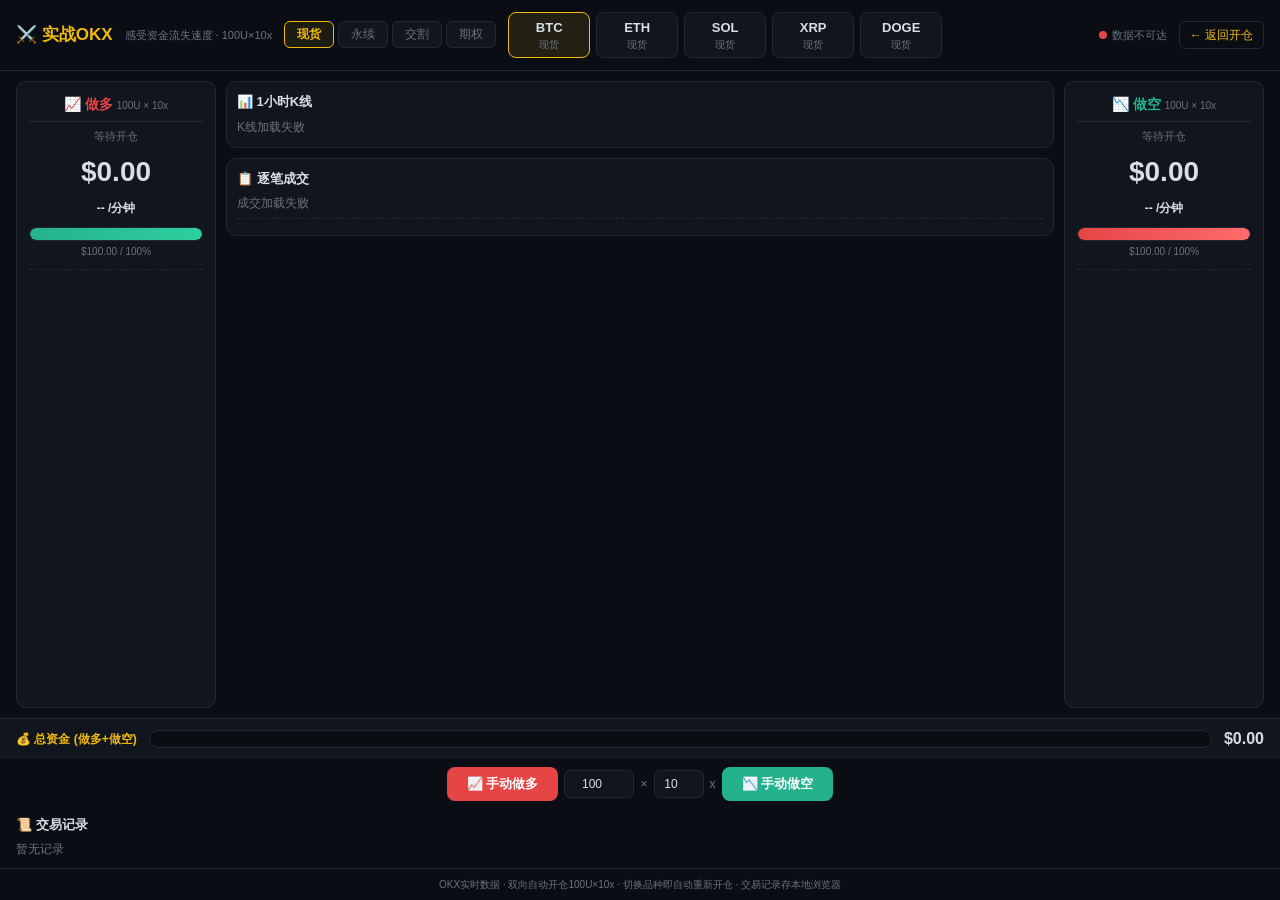
==== battle.html @ ddf3de8c "实战页修复: OKX不通自动切币安兜底(国内可用) - OKX 4秒超时→币安data-api.binance.vision接管(现货价/K线/逐笔) - 交割合约列表硬编码兜底(OKX不通时) - " ====
<!DOCTYPE html>
<html lang="zh-CN">
<head>
  <meta charset="UTF-8">
  <meta name="viewport" content="width=device-width, initial-scale=1.0">
  <meta name="description" content="实战OKX — 现货/永续/交割/期权四品种模拟, 双向自动开仓100U×10x, 直观感受资金流失速度">
  <title>⚔️ 实战OKX · 资金流失体验</title>
  <link rel="icon" href="data:image/svg+xml,<svg xmlns='http://www.w3.org/2000/svg' viewBox='0 0 100 100'><text y='.9em' font-size='90'>⚔️</text></svg>">
  <link rel="stylesheet" href="battle.css?v=20260916220541">
</head>
<body>
  <header class="bt-topbar">
    <div class="bt-logo">⚔️ 实战OKX</div>
    <div class="bt-motto">感受资金流失速度 · 100U×10x</div>
    <nav class="bt-tabs">
      <button class="bt-tab active" data-pt="SPOT">现货</button>
      <button class="bt-tab" data-pt="SWAP">永续</button>
      <button class="bt-tab" data-pt="FUTURES">交割</button>
      <button class="bt-tab" data-pt="OPTION">期权</button>
    </nav>
    <div class="bt-inst-strip" id="btInstStrip"></div>
    <span class="bt-status"><span class="bt-dot" id="btDot"></span><span id="btLast">--:--:--</span></span>
    <a class="bt-back" href="index.html">← 返回开仓</a>
  </header>

  <main class="bt-main">
    <!-- 左: 做多 -->
    <aside class="bt-side bt-long" id="btLongSide">
      <div class="bt-side-head">📈 做多 <span class="bt-tag">100U × 10x</span></div>
      <div class="bt-entry" id="btLongEntry">等待开仓</div>
      <div class="bt-pnl" id="btLongPnl">$0.00</div>
      <div class="bt-speed" id="btLongSpeed">-- /分钟</div>
      <div class="bt-fundbar-wrap">
        <div class="bt-fundbar" id="btLongBar"><div class="bt-fundbar-fill" id="btLongFill"></div></div>
        <div class="bt-fundbar-label" id="btLongLabel">$100.00 / 100%</div>
      </div>
      <div class="bt-detail" id="btLongDetail"></div>
    </aside>

    <!-- 中 -->
    <section class="bt-center">
      <div class="bt-chart-card">
        <div class="bt-card-title">📊 1小时K线 <span class="bt-sub" id="btChartNote"></span></div>
        <div id="btChart" class="bt-chart"><span class="bt-loading">选择品种开始</span></div>
      </div>
      <div class="bt-vol-card">
        <div class="bt-card-title">📋 逐笔成交 <span class="bt-sub" id="btVolNote"></span></div>
        <div id="btTrades" class="bt-trades"><span class="bt-loading">等待数据</span></div>
        <div id="btVolStats" class="bt-volstats"></div>
      </div>
    </section>

    <!-- 右: 做空 -->
    <aside class="bt-side bt-short" id="btShortSide">
      <div class="bt-side-head">📉 做空 <span class="bt-tag">100U × 10x</span></div>
      <div class="bt-entry" id="btShortEntry">等待开仓</div>
      <div class="bt-pnl" id="btShortPnl">$0.00</div>
      <div class="bt-speed" id="btShortSpeed">-- /分钟</div>
      <div class="bt-fundbar-wrap">
        <div class="bt-fundbar" id="btShortBar"><div class="bt-fundbar-fill short" id="btShortFill"></div></div>
        <div class="bt-fundbar-label" id="btShortLabel">$100.00 / 100%</div>
      </div>
      <div class="bt-detail" id="btShortDetail"></div>
    </aside>
  </main>

  <!-- 底部: 总资金条 -->
  <div class="bt-total-funds">
    <div class="bt-total-label">💰 总资金 (做多+做空)</div>
    <div class="bt-total-bar"><div class="bt-total-fill" id="btTotalFill"></div></div>
    <div class="bt-total-val" id="btTotalVal">$200.00</div>
  </div>

  <!-- 底部: 手动操作 -->
  <div class="bt-controls">
    <div class="bt-manual">
      <button class="bt-btn bt-btn-long" id="btManualLong">📈 手动做多</button>
      <input type="number" id="btManualAmount" value="100" min="10" title="保证金(U)" class="bt-input">
      <span class="bt-x">×</span>
      <input type="number" id="btManualLev" value="10" min="1" max="125" title="杠杆" class="bt-input bt-lev">
      <span class="bt-x">x</span>
      <button class="bt-btn bt-btn-short" id="btManualShort">📉 手动做空</button>
    </div>
  </div>

  <!-- 底部: 记录 -->
  <div class="bt-records">
    <div class="bt-card-title">📜 交易记录</div>
    <div id="btRecordList" class="bt-record-list"><span class="bt-loading">暂无记录</span></div>
  </div>

  <footer class="bt-footer">
    OKX实时数据 · 双向自动开仓100U×10x · 切换品种即自动重新开仓 · 交易记录存本地浏览器
  </footer>

  <script src="battle.js?v=20260916220541"></script>
</body>
</html>
---- battle.css ----
/* ⚔️ 实战OKX */
:root { --bg:#0a0e14; --card:#11151d; --border:#222836; --text:#d8dee9; --muted:#6b7280;
  --up:#e54545; --down:#24b28c; --accent:#f0b90b; --danger:#ff3b3b; --warn:#f0b90b; }
* { box-sizing:border-box; margin:0; padding:0; }
body { background:var(--bg); color:var(--text); font:13px/1.5 -apple-system,"PingFang SC","Microsoft YaHei",sans-serif; min-height:100vh; display:flex; flex-direction:column; }
.bt-loading { color:var(--muted); font-size:12px; }
.bt-green { color:var(--down); } .bt-red { color:var(--up); }

/* 顶栏 */
.bt-topbar { display:flex; align-items:center; gap:12px; flex-wrap:wrap; padding:10px 16px; border-bottom:1px solid var(--border); position:sticky; top:0; background:var(--bg); z-index:50; }
.bt-logo { font-size:17px; font-weight:800; color:var(--accent); }
.bt-motto { font-size:11px; color:var(--muted); }
.bt-tabs { display:flex; gap:4px; }
.bt-tab { background:var(--card); color:var(--muted); border:1px solid var(--border); border-radius:6px; padding:4px 12px; font-size:12px; cursor:pointer; }
.bt-tab.active { color:var(--accent); border-color:var(--accent); background:rgba(240,185,11,0.08); font-weight:700; }
.bt-inst { background:var(--card); color:var(--text); border:1px solid var(--border); border-radius:6px; padding:4px 8px; font-size:12px; max-width:220px; }
.bt-status { display:flex; align-items:center; gap:5px; font-size:11px; color:var(--muted); margin-left:auto; }
.bt-dot { width:8px; height:8px; border-radius:50%; background:var(--muted); display:inline-block; }
.bt-dot.bt-ok { background:var(--down); } .bt-dot.bt-err { background:var(--up); }
.bt-back { color:var(--accent); text-decoration:none; font-size:12px; padding:4px 10px; border:1px solid var(--border); border-radius:6px; }
.bt-back:hover { border-color:var(--accent); }

/* 主区域 */
.bt-main { display:grid; grid-template-columns:200px 1fr 200px; gap:10px; padding:10px 16px; flex:1; }
@media (max-width:800px) { .bt-main { grid-template-columns:1fr; } }

/* 左右侧栏(做多/做空) */
.bt-side { background:var(--card); border:1px solid var(--border); border-radius:10px; padding:12px; display:flex; flex-direction:column; gap:6px; }
.bt-side-head { font-size:14px; font-weight:800; text-align:center; padding-bottom:6px; border-bottom:1px solid var(--border); }
.bt-long .bt-side-head { color:var(--up); } .bt-short .bt-side-head { color:var(--down); }
.bt-tag { font-size:10px; color:var(--muted); font-weight:400; }
.bt-entry { font-size:11px; color:var(--muted); text-align:center; line-height:1.6; }
.bt-pnl { font-size:28px; font-weight:800; text-align:center; font-variant-numeric:tabular-nums; }
.bt-speed { font-size:12px; text-align:center; font-weight:700; font-variant-numeric:tabular-nums; }
.bt-fundbar-wrap { margin:4px 0; }
.bt-fundbar { height:14px; background:rgba(0,0,0,0.4); border-radius:7px; overflow:hidden; border:1px solid var(--border); }
.bt-fundbar-fill { height:100%; width:100%; background:linear-gradient(90deg,#24b28c,#2ecf9e); border-radius:7px; transition:width .5s ease; }
.bt-fundbar-fill.short { background:linear-gradient(90deg,#e54545,#ff6b6b); }
.bt-fundbar-fill.warn { background:linear-gradient(90deg,#f0b90b,#ffd700); }
.bt-fundbar-fill.danger { background:linear-gradient(90deg,#ff3b3b,#ff0000); animation:pulse 1s ease-in-out infinite; }
@keyframes pulse { 0%,100% { opacity:1; } 50% { opacity:0.6; } }
.bt-fundbar-label { font-size:10px; color:var(--muted); text-align:center; margin-top:3px; }
.bt-detail { font-size:10.5px; color:var(--muted); line-height:1.8; border-top:1px dashed var(--border); padding-top:6px; }
.bt-detail div { display:flex; justify-content:space-between; }

/* 中央 */
.bt-center { display:flex; flex-direction:column; gap:10px; }
.bt-chart-card, .bt-vol-card { background:var(--card); border:1px solid var(--border); border-radius:10px; padding:10px; }
.bt-card-title { font-size:13px; font-weight:700; margin-bottom:6px; }
.bt-sub { font-size:10px; font-weight:400; color:var(--muted); }
.bt-chart svg { width:100%; max-height:200px; }
.bt-trades { display:flex; flex-direction:column; gap:1px; max-height:200px; overflow-y:auto; }
.bt-trade-row { display:flex; gap:8px; font-size:11px; padding:2px 4px; font-variant-numeric:tabular-nums; }
.bt-trade-row:nth-child(odd) { background:rgba(255,255,255,0.02); }
.bt-trade-time { width:60px; color:var(--muted); font-size:10px; }
.bt-trade-px { width:80px; text-align:right; font-weight:600; }
.bt-trade-sz { flex:1; text-align:right; color:var(--muted); }
.bt-trade-side { width:32px; text-align:right; font-size:10px; }
.bt-volstats { display:flex; gap:12px; margin-top:6px; padding-top:6px; border-top:1px dashed var(--border); }
.bt-vol-row { font-size:11px; display:flex; gap:6px; align-items:baseline; }
.bt-vol-row span { color:var(--muted); }

/* 底部总资金条 */
.bt-total-funds { display:flex; align-items:center; gap:12px; padding:8px 16px; background:var(--card); border-top:1px solid var(--border); }
.bt-total-label { font-size:12px; font-weight:700; color:var(--accent); white-space:nowrap; }
.bt-total-bar { flex:1; height:18px; background:rgba(0,0,0,0.4); border-radius:9px; overflow:hidden; border:1px solid var(--border); }
.bt-total-fill { height:100%; width:100%; background:linear-gradient(90deg,#24b28c,#2ecf9e); border-radius:9px; transition:width .5s ease; }
.bt-total-fill.warn { background:linear-gradient(90deg,#f0b90b,#ffd700); }
.bt-total-fill.danger { background:linear-gradient(90deg,#ff3b3b,#ff0000); animation:pulse 1s ease-in-out infinite; }
.bt-total-val { font-size:16px; font-weight:800; font-variant-numeric:tabular-nums; white-space:nowrap; }

/* 手动操作 */
.bt-controls { display:flex; justify-content:center; align-items:center; gap:8px; padding:8px 16px; }
.bt-manual { display:flex; align-items:center; gap:6px; }
.bt-btn { border:none; border-radius:8px; padding:8px 20px; font-size:13px; font-weight:800; cursor:pointer; }
.bt-btn-long { background:var(--up); color:#fff; }
.bt-btn-long:hover { background:#ff5252; }
.bt-btn-short { background:var(--down); color:#fff; }
.bt-btn-short:hover { background:#2ecf9e; }
.bt-input { width:70px; background:var(--card); color:var(--text); border:1px solid var(--border); border-radius:6px; padding:6px 8px; font-size:12px; text-align:center; }
.bt-input:focus { outline:none; border-color:var(--accent); }
.bt-lev { width:50px; }
.bt-x { color:var(--muted); font-size:12px; }

/* 记录 */
.bt-records { padding:6px 16px 10px; }
.bt-record-list { display:flex; flex-direction:column; gap:2px; max-height:140px; overflow-y:auto; }
.bt-rec-row { display:flex; gap:10px; font-size:11px; padding:3px 6px; background:var(--card); border-radius:4px; }
.bt-rec-row:nth-child(odd) { background:rgba(255,255,255,0.02); }
.bt-rec-time { width:80px; color:var(--muted); }
.bt-rec-type { width:70px; font-weight:700; }
.bt-rec-inst { width:140px; color:var(--muted); }
.bt-rec-detail { flex:1; color:var(--muted); }

.bt-footer { text-align:center; font-size:10px; color:var(--muted); padding:8px; border-top:1px solid var(--border); }

/* 品种卡片条 */
.bt-inst-strip { display: flex; gap: 6px; overflow-x: auto; padding: 2px 0; max-width: 560px; }
.bt-ic { flex-shrink: 0; min-width: 82px; background: var(--card); border: 1px solid var(--border); border-radius: 8px; padding: 5px 10px; cursor: pointer; text-align: center; transition: border-color .15s; }
.bt-ic:hover { border-color: var(--accent); }
.bt-ic.active { border-color: var(--accent); background: rgba(240,185,11,0.1); }
.bt-ic-label { font-size: 13px; font-weight: 700; }
.bt-ic-sub { font-size: 9.5px; color: var(--muted); }
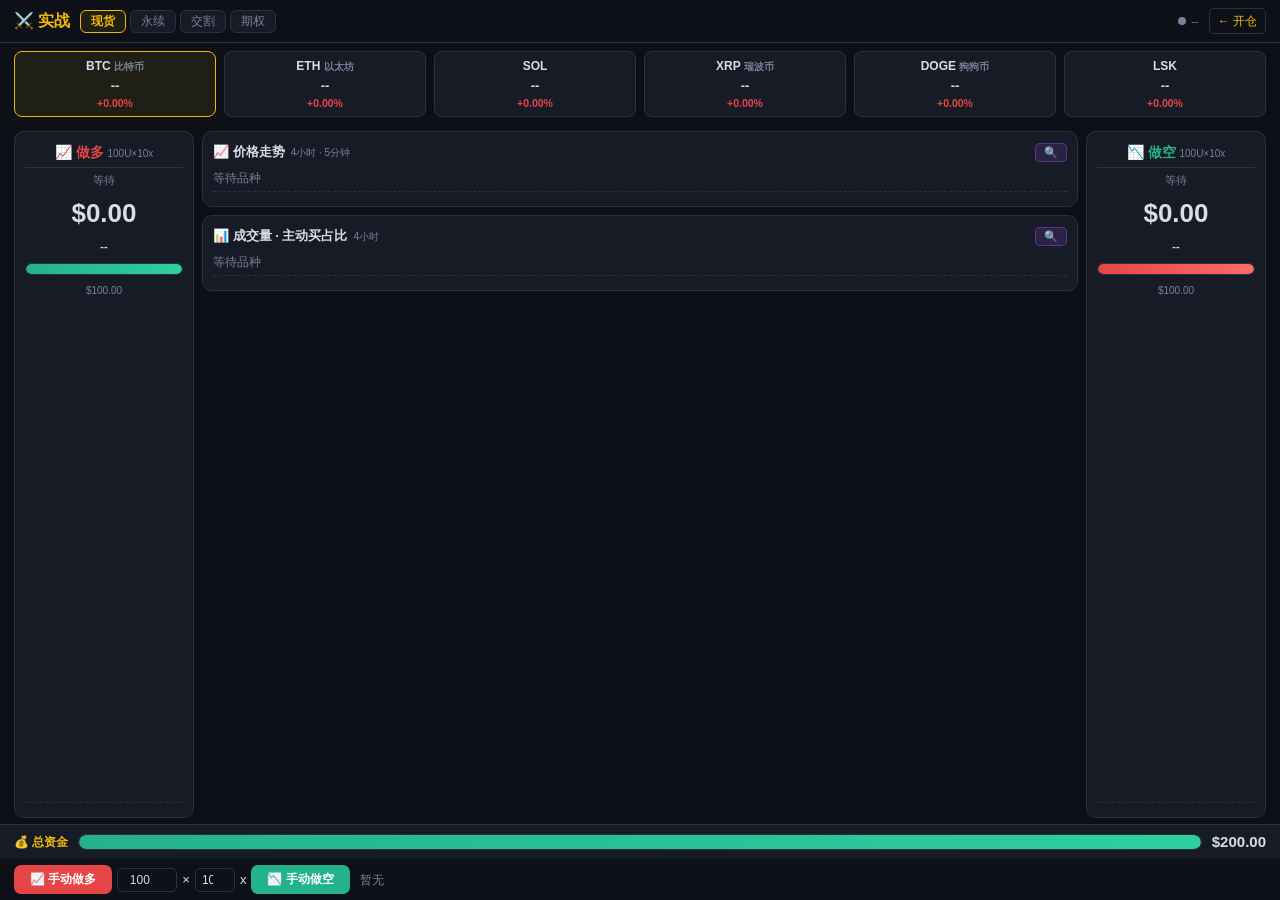
==== commit 2402446d: "实战页大改版: 开仓主页风格布局+负号盈亏+URL入参+透视 - 币种条: 和开仓主页同款(价格/涨跌/高亮/URL入参?coin=) - 中央: 📈价格走势(4h·5min·均中众统计线) + 📊成" ====
--- a/battle.html
+++ b/battle.html
@@ -3,96 +3,103 @@
 <head>
   <meta charset="UTF-8">
   <meta name="viewport" content="width=device-width, initial-scale=1.0">
-  <meta name="description" content="实战OKX — 现货/永续/交割/期权四品种模拟, 双向自动开仓100U×10x, 直观感受资金流失速度">
   <title>⚔️ 实战OKX · 资金流失体验</title>
   <link rel="icon" href="data:image/svg+xml,<svg xmlns='http://www.w3.org/2000/svg' viewBox='0 0 100 100'><text y='.9em' font-size='90'>⚔️</text></svg>">
-  <link rel="stylesheet" href="battle.css?v=20260916220541">
+  <link rel="stylesheet" href="battle.css?v=20260916221449">
 </head>
 <body>
   <header class="bt-topbar">
-    <div class="bt-logo">⚔️ 实战OKX</div>
-    <div class="bt-motto">感受资金流失速度 · 100U×10x</div>
+    <div class="bt-logo">⚔️ 实战</div>
     <nav class="bt-tabs">
       <button class="bt-tab active" data-pt="SPOT">现货</button>
       <button class="bt-tab" data-pt="SWAP">永续</button>
       <button class="bt-tab" data-pt="FUTURES">交割</button>
       <button class="bt-tab" data-pt="OPTION">期权</button>
     </nav>
-    <div class="bt-inst-strip" id="btInstStrip"></div>
-    <span class="bt-status"><span class="bt-dot" id="btDot"></span><span id="btLast">--:--:--</span></span>
-    <a class="bt-back" href="index.html">← 返回开仓</a>
+    <span class="bt-status"><span class="bt-dot" id="btDot"></span><span id="btLast">--</span></span>
+    <a class="bt-back" href="index.html">← 开仓</a>
   </header>
+
+  <!-- 币种条(和开仓主页同款, 支持?coin=入参) -->
+  <div class="coin-strip" id="btCoinStrip"><span class="bt-loading">加载中…</span></div>
 
   <main class="bt-main">
     <!-- 左: 做多 -->
-    <aside class="bt-side bt-long" id="btLongSide">
-      <div class="bt-side-head">📈 做多 <span class="bt-tag">100U × 10x</span></div>
-      <div class="bt-entry" id="btLongEntry">等待开仓</div>
+    <aside class="bt-side bt-long">
+      <div class="bt-side-head">📈 做多 <span class="bt-tag">100U×10x</span></div>
+      <div class="bt-entry" id="btLongEntry">等待</div>
       <div class="bt-pnl" id="btLongPnl">$0.00</div>
-      <div class="bt-speed" id="btLongSpeed">-- /分钟</div>
-      <div class="bt-fundbar-wrap">
-        <div class="bt-fundbar" id="btLongBar"><div class="bt-fundbar-fill" id="btLongFill"></div></div>
-        <div class="bt-fundbar-label" id="btLongLabel">$100.00 / 100%</div>
-      </div>
+      <div class="bt-speed" id="btLongSpeed">--</div>
+      <div class="bt-fundbar"><div class="bt-fundbar-fill" id="btLongFill"></div></div>
+      <div class="bt-fundbar-label" id="btLongLabel">$100.00</div>
       <div class="bt-detail" id="btLongDetail"></div>
     </aside>
 
-    <!-- 中 -->
+    <!-- 中: 两张图(和开仓主页同款) -->
     <section class="bt-center">
-      <div class="bt-chart-card">
-        <div class="bt-card-title">📊 1小时K线 <span class="bt-sub" id="btChartNote"></span></div>
-        <div id="btChart" class="bt-chart"><span class="bt-loading">选择品种开始</span></div>
+      <div class="card chart-card">
+        <div class="card-title">📈 价格走势 <span class="bt-sub">4小时 · 5分钟</span>
+          <button class="bt-xray" id="btXrayPrice" title="透视">🔍</button>
+        </div>
+        <div id="btPriceChart" class="chart-area"><span class="bt-loading">等待品种</span></div>
+        <div class="chart-info" id="btPriceInfo"></div>
       </div>
-      <div class="bt-vol-card">
-        <div class="bt-card-title">📋 逐笔成交 <span class="bt-sub" id="btVolNote"></span></div>
-        <div id="btTrades" class="bt-trades"><span class="bt-loading">等待数据</span></div>
-        <div id="btVolStats" class="bt-volstats"></div>
+      <div class="card chart-card">
+        <div class="card-title">📊 成交量 · 主动买占比 <span class="bt-sub">4小时</span>
+          <button class="bt-xray" id="btXrayVol" title="透视">🔍</button>
+        </div>
+        <div id="btVolChart" class="chart-area"><span class="bt-loading">等待品种</span></div>
+        <div class="chart-info" id="btVolInfo"></div>
       </div>
     </section>
 
     <!-- 右: 做空 -->
-    <aside class="bt-side bt-short" id="btShortSide">
-      <div class="bt-side-head">📉 做空 <span class="bt-tag">100U × 10x</span></div>
-      <div class="bt-entry" id="btShortEntry">等待开仓</div>
+    <aside class="bt-side bt-short">
+      <div class="bt-side-head">📉 做空 <span class="bt-tag">100U×10x</span></div>
+      <div class="bt-entry" id="btShortEntry">等待</div>
       <div class="bt-pnl" id="btShortPnl">$0.00</div>
-      <div class="bt-speed" id="btShortSpeed">-- /分钟</div>
-      <div class="bt-fundbar-wrap">
-        <div class="bt-fundbar" id="btShortBar"><div class="bt-fundbar-fill short" id="btShortFill"></div></div>
-        <div class="bt-fundbar-label" id="btShortLabel">$100.00 / 100%</div>
-      </div>
+      <div class="bt-speed" id="btShortSpeed">--</div>
+      <div class="bt-fundbar"><div class="bt-fundbar-fill short" id="btShortFill"></div></div>
+      <div class="bt-fundbar-label" id="btShortLabel">$100.00</div>
       <div class="bt-detail" id="btShortDetail"></div>
     </aside>
   </main>
 
-  <!-- 底部: 总资金条 -->
+  <!-- 总资金条 -->
   <div class="bt-total-funds">
-    <div class="bt-total-label">💰 总资金 (做多+做空)</div>
+    <span class="bt-total-label">💰 总资金</span>
     <div class="bt-total-bar"><div class="bt-total-fill" id="btTotalFill"></div></div>
-    <div class="bt-total-val" id="btTotalVal">$200.00</div>
+    <span class="bt-total-val" id="btTotalVal">$200.00</span>
   </div>
 
-  <!-- 底部: 手动操作 -->
-  <div class="bt-controls">
+  <!-- 手动+记录 -->
+  <div class="bt-bottom">
     <div class="bt-manual">
       <button class="bt-btn bt-btn-long" id="btManualLong">📈 手动做多</button>
-      <input type="number" id="btManualAmount" value="100" min="10" title="保证金(U)" class="bt-input">
-      <span class="bt-x">×</span>
-      <input type="number" id="btManualLev" value="10" min="1" max="125" title="杠杆" class="bt-input bt-lev">
-      <span class="bt-x">x</span>
+      <input type="number" id="btManualAmount" value="100" min="10" class="bt-input" title="保证金(U)">
+      <span>×</span>
+      <input type="number" id="btManualLev" value="10" min="1" max="125" class="bt-input bt-lev" title="杠杆">
+      <span>x</span>
       <button class="bt-btn bt-btn-short" id="btManualShort">📉 手动做空</button>
+    </div>
+    <div class="bt-records">
+      <div id="btRecordList"><span class="bt-loading">暂无记录</span></div>
     </div>
   </div>
 
-  <!-- 底部: 记录 -->
-  <div class="bt-records">
-    <div class="bt-card-title">📜 交易记录</div>
-    <div id="btRecordList" class="bt-record-list"><span class="bt-loading">暂无记录</span></div>
+  <!-- 透视弹框(简化版: 大单列表) -->
+  <div class="bt-xray-overlay hidden" id="btXrayOverlay">
+    <div class="bt-xray-modal">
+      <div class="bt-xray-head">
+        <span>🔍 透视 <span id="btXrayTitle" class="bt-sub"></span></span>
+        <button class="bt-xray-close" id="btXrayClose">&times;</button>
+      </div>
+      <div class="bt-xray-body">
+        <div id="btXrayTrades" class="bt-xray-trades"><span class="bt-loading">加载中…</span></div>
+      </div>
+    </div>
   </div>
 
-  <footer class="bt-footer">
-    OKX实时数据 · 双向自动开仓100U×10x · 切换品种即自动重新开仓 · 交易记录存本地浏览器
-  </footer>
-
-  <script src="battle.js?v=20260916220541"></script>
+  <script src="battle.js?v=20260916221449"></script>
 </body>
 </html>
--- a/battle.css
+++ b/battle.css
@@ -1,103 +1,97 @@
 /* ⚔️ 实战OKX */
-:root { --bg:#0a0e14; --card:#11151d; --border:#222836; --text:#d8dee9; --muted:#6b7280;
-  --up:#e54545; --down:#24b28c; --accent:#f0b90b; --danger:#ff3b3b; --warn:#f0b90b; }
+:root { --bg:#0d1117; --card:#161b26; --border:#2a3242; --text:#d8dee9; --muted:#7a8299;
+  --up:#e54545; --down:#24b28c; --accent:#f0b90b; }
 * { box-sizing:border-box; margin:0; padding:0; }
 body { background:var(--bg); color:var(--text); font:13px/1.5 -apple-system,"PingFang SC","Microsoft YaHei",sans-serif; min-height:100vh; display:flex; flex-direction:column; }
+.hidden { display:none !important; }
 .bt-loading { color:var(--muted); font-size:12px; }
 .bt-green { color:var(--down); } .bt-red { color:var(--up); }
 
 /* 顶栏 */
-.bt-topbar { display:flex; align-items:center; gap:12px; flex-wrap:wrap; padding:10px 16px; border-bottom:1px solid var(--border); position:sticky; top:0; background:var(--bg); z-index:50; }
-.bt-logo { font-size:17px; font-weight:800; color:var(--accent); }
-.bt-motto { font-size:11px; color:var(--muted); }
+.bt-topbar { display:flex; align-items:center; gap:10px; flex-wrap:wrap; padding:8px 14px; border-bottom:1px solid var(--border); position:sticky; top:0; background:var(--bg); z-index:50; }
+.bt-logo { font-size:16px; font-weight:800; color:var(--accent); }
 .bt-tabs { display:flex; gap:4px; }
-.bt-tab { background:var(--card); color:var(--muted); border:1px solid var(--border); border-radius:6px; padding:4px 12px; font-size:12px; cursor:pointer; }
+.bt-tab { background:var(--card); color:var(--muted); border:1px solid var(--border); border-radius:6px; padding:3px 10px; font-size:11.5px; cursor:pointer; }
 .bt-tab.active { color:var(--accent); border-color:var(--accent); background:rgba(240,185,11,0.08); font-weight:700; }
-.bt-inst { background:var(--card); color:var(--text); border:1px solid var(--border); border-radius:6px; padding:4px 8px; font-size:12px; max-width:220px; }
 .bt-status { display:flex; align-items:center; gap:5px; font-size:11px; color:var(--muted); margin-left:auto; }
-.bt-dot { width:8px; height:8px; border-radius:50%; background:var(--muted); display:inline-block; }
+.bt-dot { width:8px; height:8px; border-radius:50%; background:var(--muted); }
 .bt-dot.bt-ok { background:var(--down); } .bt-dot.bt-err { background:var(--up); }
-.bt-back { color:var(--accent); text-decoration:none; font-size:12px; padding:4px 10px; border:1px solid var(--border); border-radius:6px; }
-.bt-back:hover { border-color:var(--accent); }
+.bt-back { color:var(--accent); text-decoration:none; font-size:12px; padding:3px 8px; border:1px solid var(--border); border-radius:5px; }
+
+/* 币种条(和开仓主页同款) */
+.coin-strip { display:flex; gap:8px; padding:8px 14px; overflow-x:auto; }
+.cc-chip { flex:1 0 100px; min-width:100px; background:var(--card); border:1px solid var(--border); border-radius:8px; padding:5px 8px; cursor:pointer; text-align:center; }
+.cc-chip:hover { border-color:var(--accent); }
+.cc-chip.active { border-color:var(--accent); background:rgba(240,185,11,0.08); }
+.cc-sym { font-size:12px; font-weight:700; }
+.cc-price { font-size:13px; font-weight:700; font-variant-numeric:tabular-nums; margin-top:1px; }
+.cc-chg { font-size:10.5px; font-weight:600; font-variant-numeric:tabular-nums; }
+.cc-chg.up, .bt-green { color:var(--up); }
+.cc-chg.down, .bt-red { color:var(--down); }
+.up { color:var(--up); } .down { color:var(--down); }
 
 /* 主区域 */
-.bt-main { display:grid; grid-template-columns:200px 1fr 200px; gap:10px; padding:10px 16px; flex:1; }
+.bt-main { display:grid; grid-template-columns:180px 1fr 180px; gap:8px; padding:6px 14px; flex:1; }
 @media (max-width:800px) { .bt-main { grid-template-columns:1fr; } }
 
-/* 左右侧栏(做多/做空) */
-.bt-side { background:var(--card); border:1px solid var(--border); border-radius:10px; padding:12px; display:flex; flex-direction:column; gap:6px; }
-.bt-side-head { font-size:14px; font-weight:800; text-align:center; padding-bottom:6px; border-bottom:1px solid var(--border); }
+/* 左右侧栏 */
+.bt-side { background:var(--card); border:1px solid var(--border); border-radius:10px; padding:10px; display:flex; flex-direction:column; gap:5px; }
+.bt-side-head { font-size:14px; font-weight:800; text-align:center; padding-bottom:4px; border-bottom:1px solid var(--border); }
 .bt-long .bt-side-head { color:var(--up); } .bt-short .bt-side-head { color:var(--down); }
 .bt-tag { font-size:10px; color:var(--muted); font-weight:400; }
-.bt-entry { font-size:11px; color:var(--muted); text-align:center; line-height:1.6; }
-.bt-pnl { font-size:28px; font-weight:800; text-align:center; font-variant-numeric:tabular-nums; }
-.bt-speed { font-size:12px; text-align:center; font-weight:700; font-variant-numeric:tabular-nums; }
-.bt-fundbar-wrap { margin:4px 0; }
-.bt-fundbar { height:14px; background:rgba(0,0,0,0.4); border-radius:7px; overflow:hidden; border:1px solid var(--border); }
-.bt-fundbar-fill { height:100%; width:100%; background:linear-gradient(90deg,#24b28c,#2ecf9e); border-radius:7px; transition:width .5s ease; }
+.bt-entry { font-size:10.5px; color:var(--muted); text-align:center; line-height:1.5; }
+.bt-pnl { font-size:26px; font-weight:800; text-align:center; font-variant-numeric:tabular-nums; }
+.bt-speed { font-size:11px; text-align:center; font-weight:700; font-variant-numeric:tabular-nums; }
+.bt-fundbar { height:12px; background:rgba(0,0,0,0.4); border-radius:6px; overflow:hidden; border:1px solid var(--border); margin:3px 0; }
+.bt-fundbar-fill { height:100%; width:100%; background:linear-gradient(90deg,#24b28c,#2ecf9e); border-radius:6px; transition:width .5s; }
 .bt-fundbar-fill.short { background:linear-gradient(90deg,#e54545,#ff6b6b); }
-.bt-fundbar-fill.warn { background:linear-gradient(90deg,#f0b90b,#ffd700); }
-.bt-fundbar-fill.danger { background:linear-gradient(90deg,#ff3b3b,#ff0000); animation:pulse 1s ease-in-out infinite; }
-@keyframes pulse { 0%,100% { opacity:1; } 50% { opacity:0.6; } }
-.bt-fundbar-label { font-size:10px; color:var(--muted); text-align:center; margin-top:3px; }
-.bt-detail { font-size:10.5px; color:var(--muted); line-height:1.8; border-top:1px dashed var(--border); padding-top:6px; }
+.bt-fundbar-fill.warn, .bt-total-fill.warn { background:linear-gradient(90deg,#f0b90b,#ffd700); }
+.bt-fundbar-fill.danger, .bt-total-fill.danger { background:linear-gradient(90deg,#ff3b3b,#f00); animation:pulse 1s infinite; }
+@keyframes pulse { 0%,100%{opacity:1} 50%{opacity:.6} }
+.bt-fundbar-label { font-size:10px; color:var(--muted); text-align:center; }
+.bt-detail { font-size:10px; color:var(--muted); line-height:1.8; border-top:1px dashed var(--border); padding-top:4px; margin-top:auto; }
 .bt-detail div { display:flex; justify-content:space-between; }
 
-/* 中央 */
-.bt-center { display:flex; flex-direction:column; gap:10px; }
-.bt-chart-card, .bt-vol-card { background:var(--card); border:1px solid var(--border); border-radius:10px; padding:10px; }
-.bt-card-title { font-size:13px; font-weight:700; margin-bottom:6px; }
+/* 中央图表卡 */
+.bt-center { display:flex; flex-direction:column; gap:8px; }
+.card { background:var(--card); border:1px solid var(--border); border-radius:10px; padding:10px; }
+.card-title { font-size:13px; font-weight:700; margin-bottom:6px; display:flex; align-items:center; gap:6px; }
 .bt-sub { font-size:10px; font-weight:400; color:var(--muted); }
-.bt-chart svg { width:100%; max-height:200px; }
-.bt-trades { display:flex; flex-direction:column; gap:1px; max-height:200px; overflow-y:auto; }
-.bt-trade-row { display:flex; gap:8px; font-size:11px; padding:2px 4px; font-variant-numeric:tabular-nums; }
-.bt-trade-row:nth-child(odd) { background:rgba(255,255,255,0.02); }
-.bt-trade-time { width:60px; color:var(--muted); font-size:10px; }
-.bt-trade-px { width:80px; text-align:right; font-weight:600; }
-.bt-trade-sz { flex:1; text-align:right; color:var(--muted); }
-.bt-trade-side { width:32px; text-align:right; font-size:10px; }
-.bt-volstats { display:flex; gap:12px; margin-top:6px; padding-top:6px; border-top:1px dashed var(--border); }
-.bt-vol-row { font-size:11px; display:flex; gap:6px; align-items:baseline; }
-.bt-vol-row span { color:var(--muted); }
+.bt-xray { background:rgba(168,85,247,0.15); color:#c084fc; border:1px solid rgba(168,85,247,0.4); border-radius:5px; padding:2px 8px; font-size:11px; cursor:pointer; margin-left:auto; }
+.bt-xray:hover { background:rgba(168,85,247,0.3); }
+.chart-area svg { width:100%; max-height:160px; }
+.chart-info { font-size:11px; color:var(--muted); margin-top:4px; padding-top:4px; border-top:1px dashed var(--border); }
+.chart-info b { color:var(--text); }
 
-/* 底部总资金条 */
-.bt-total-funds { display:flex; align-items:center; gap:12px; padding:8px 16px; background:var(--card); border-top:1px solid var(--border); }
+/* 总资金条 */
+.bt-total-funds { display:flex; align-items:center; gap:10px; padding:6px 14px; background:var(--card); border-top:1px solid var(--border); }
 .bt-total-label { font-size:12px; font-weight:700; color:var(--accent); white-space:nowrap; }
-.bt-total-bar { flex:1; height:18px; background:rgba(0,0,0,0.4); border-radius:9px; overflow:hidden; border:1px solid var(--border); }
-.bt-total-fill { height:100%; width:100%; background:linear-gradient(90deg,#24b28c,#2ecf9e); border-radius:9px; transition:width .5s ease; }
-.bt-total-fill.warn { background:linear-gradient(90deg,#f0b90b,#ffd700); }
-.bt-total-fill.danger { background:linear-gradient(90deg,#ff3b3b,#ff0000); animation:pulse 1s ease-in-out infinite; }
-.bt-total-val { font-size:16px; font-weight:800; font-variant-numeric:tabular-nums; white-space:nowrap; }
+.bt-total-bar { flex:1; height:16px; background:rgba(0,0,0,0.4); border-radius:8px; overflow:hidden; border:1px solid var(--border); }
+.bt-total-fill { height:100%; width:100%; background:linear-gradient(90deg,#24b28c,#2ecf9e); border-radius:8px; transition:width .5s; }
+.bt-total-val { font-size:15px; font-weight:800; font-variant-numeric:tabular-nums; white-space:nowrap; }
 
-/* 手动操作 */
-.bt-controls { display:flex; justify-content:center; align-items:center; gap:8px; padding:8px 16px; }
-.bt-manual { display:flex; align-items:center; gap:6px; }
-.bt-btn { border:none; border-radius:8px; padding:8px 20px; font-size:13px; font-weight:800; cursor:pointer; }
+/* 底部 */
+.bt-bottom { display:flex; flex-wrap:wrap; gap:10px; padding:6px 14px; align-items:center; }
+.bt-manual { display:flex; align-items:center; gap:5px; }
+.bt-btn { border:none; border-radius:7px; padding:6px 16px; font-size:12px; font-weight:800; cursor:pointer; }
 .bt-btn-long { background:var(--up); color:#fff; }
-.bt-btn-long:hover { background:#ff5252; }
 .bt-btn-short { background:var(--down); color:#fff; }
-.bt-btn-short:hover { background:#2ecf9e; }
-.bt-input { width:70px; background:var(--card); color:var(--text); border:1px solid var(--border); border-radius:6px; padding:6px 8px; font-size:12px; text-align:center; }
-.bt-input:focus { outline:none; border-color:var(--accent); }
-.bt-lev { width:50px; }
-.bt-x { color:var(--muted); font-size:12px; }
+.bt-input { width:60px; background:var(--bg); color:var(--text); border:1px solid var(--border); border-radius:5px; padding:4px 6px; font-size:12px; text-align:center; }
+.bt-lev { width:40px; }
+.bt-records { flex:1; min-width:200px; max-height:32px; overflow-y:auto; }
+.bt-rec { font-size:10.5px; color:var(--muted); }
 
-/* 记录 */
-.bt-records { padding:6px 16px 10px; }
-.bt-record-list { display:flex; flex-direction:column; gap:2px; max-height:140px; overflow-y:auto; }
-.bt-rec-row { display:flex; gap:10px; font-size:11px; padding:3px 6px; background:var(--card); border-radius:4px; }
-.bt-rec-row:nth-child(odd) { background:rgba(255,255,255,0.02); }
-.bt-rec-time { width:80px; color:var(--muted); }
-.bt-rec-type { width:70px; font-weight:700; }
-.bt-rec-inst { width:140px; color:var(--muted); }
-.bt-rec-detail { flex:1; color:var(--muted); }
+/* 透视弹框 */
+.bt-xray-overlay { position:fixed; inset:0; background:rgba(0,0,0,0.55); z-index:200; display:flex; align-items:center; justify-content:center; }
+.bt-xray-modal { width:min(500px,94vw); max-height:80vh; background:var(--card); border:1px solid var(--border); border-radius:12px; padding:12px; display:flex; flex-direction:column; }
+.bt-xray-head { display:flex; justify-content:space-between; align-items:center; font-size:13px; font-weight:700; margin-bottom:8px; }
+.bt-xray-close { background:none; border:none; color:var(--muted); font-size:22px; cursor:pointer; }
+.bt-xray-close:hover { color:var(--accent); }
+.bt-xray-body { overflow-y:auto; flex:1; }
+.bt-xt-row { display:flex; gap:10px; font-size:11.5px; padding:3px 6px; border-bottom:1px solid rgba(42,50,66,0.3); }
+.bt-vp-row { display:flex; gap:8px; align-items:center; padding:2px 4px; font-size:11px; }
+.bt-vp-price { width:70px; text-align:right; font-variant-numeric:tabular-nums; }
+.bt-vp-cur { color:var(--accent); font-weight:700; }
+.bt-vp-bar { flex:1; }
 
-.bt-footer { text-align:center; font-size:10px; color:var(--muted); padding:8px; border-top:1px solid var(--border); }
-
-/* 品种卡片条 */
-.bt-inst-strip { display: flex; gap: 6px; overflow-x: auto; padding: 2px 0; max-width: 560px; }
-.bt-ic { flex-shrink: 0; min-width: 82px; background: var(--card); border: 1px solid var(--border); border-radius: 8px; padding: 5px 10px; cursor: pointer; text-align: center; transition: border-color .15s; }
-.bt-ic:hover { border-color: var(--accent); }
-.bt-ic.active { border-color: var(--accent); background: rgba(240,185,11,0.1); }
-.bt-ic-label { font-size: 13px; font-weight: 700; }
-.bt-ic-sub { font-size: 9.5px; color: var(--muted); }
+.bt-footer { text-align:center; font-size:10px; color:var(--muted); padding:6px; border-top:1px solid var(--border); }
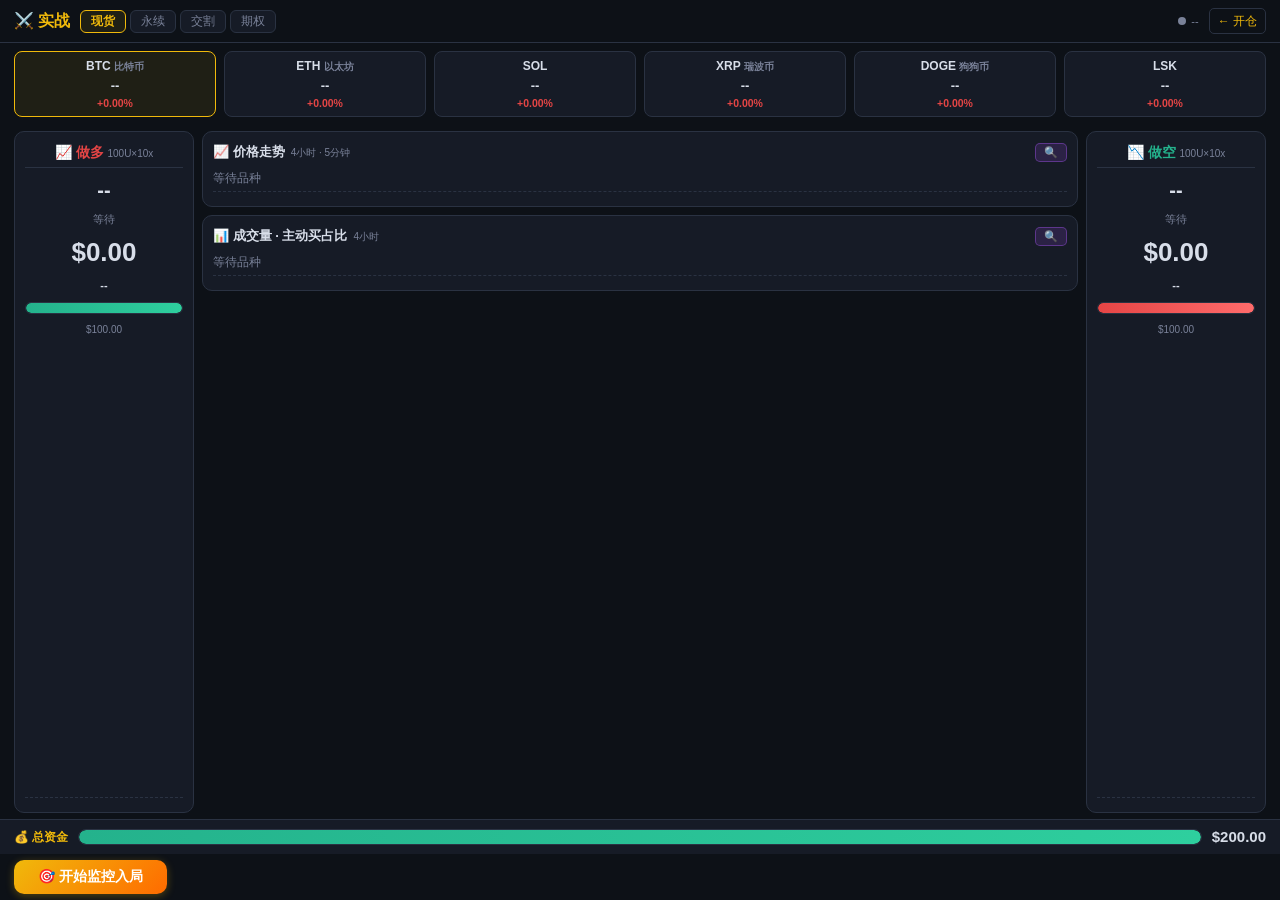
==== commit 50bd1662: "实战页: 去记录系统, 加开始监控入局按钮, 侧栏实时价格 - 删除交易记录区(不需要每次自动开仓都记录) - 新增🎯开始监控入局按钮: 点了才双向开仓, 切币重置 - 左右侧栏顶部显示当前价格(带涨" ====
--- a/battle.html
+++ b/battle.html
@@ -5,7 +5,7 @@
   <meta name="viewport" content="width=device-width, initial-scale=1.0">
   <title>⚔️ 实战OKX · 资金流失体验</title>
   <link rel="icon" href="data:image/svg+xml,<svg xmlns='http://www.w3.org/2000/svg' viewBox='0 0 100 100'><text y='.9em' font-size='90'>⚔️</text></svg>">
-  <link rel="stylesheet" href="battle.css?v=20260916221449">
+  <link rel="stylesheet" href="battle.css?v=20260917064847">
 </head>
 <body>
   <header class="bt-topbar">
@@ -27,6 +27,7 @@
     <!-- 左: 做多 -->
     <aside class="bt-side bt-long">
       <div class="bt-side-head">📈 做多 <span class="bt-tag">100U×10x</span></div>
+      <div class="bt-curprice" id="btLongCurPrice">--</div>
       <div class="bt-entry" id="btLongEntry">等待</div>
       <div class="bt-pnl" id="btLongPnl">$0.00</div>
       <div class="bt-speed" id="btLongSpeed">--</div>
@@ -56,6 +57,7 @@
     <!-- 右: 做空 -->
     <aside class="bt-side bt-short">
       <div class="bt-side-head">📉 做空 <span class="bt-tag">100U×10x</span></div>
+      <div class="bt-curprice" id="btShortCurPrice">--</div>
       <div class="bt-entry" id="btShortEntry">等待</div>
       <div class="bt-pnl" id="btShortPnl">$0.00</div>
       <div class="bt-speed" id="btShortSpeed">--</div>
@@ -74,17 +76,8 @@
 
   <!-- 手动+记录 -->
   <div class="bt-bottom">
-    <div class="bt-manual">
-      <button class="bt-btn bt-btn-long" id="btManualLong">📈 手动做多</button>
-      <input type="number" id="btManualAmount" value="100" min="10" class="bt-input" title="保证金(U)">
-      <span>×</span>
-      <input type="number" id="btManualLev" value="10" min="1" max="125" class="bt-input bt-lev" title="杠杆">
-      <span>x</span>
-      <button class="bt-btn bt-btn-short" id="btManualShort">📉 手动做空</button>
-    </div>
-    <div class="bt-records">
-      <div id="btRecordList"><span class="bt-loading">暂无记录</span></div>
-    </div>
+
+    <button class="bt-start-btn" id="btStartBtn">🎯 开始监控入局</button>
   </div>
 
   <!-- 透视弹框(简化版: 大单列表) -->
@@ -100,6 +93,6 @@
     </div>
   </div>
 
-  <script src="battle.js?v=20260916221449"></script>
+  <script src="battle.js?v=20260917064847"></script>
 </body>
 </html>
--- a/battle.css
+++ b/battle.css
@@ -95,3 +95,10 @@
 .bt-vp-bar { flex:1; }
 
 .bt-footer { text-align:center; font-size:10px; color:var(--muted); padding:6px; border-top:1px solid var(--border); }
+
+/* 侧栏当前价 */
+.bt-curprice { font-size:20px; font-weight:800; text-align:center; font-variant-numeric:tabular-nums; padding:2px 0; }
+/* 开始监控入局按钮 */
+.bt-start-btn { background:linear-gradient(135deg,#f0b90b,#ff6b00); color:#fff; border:none; border-radius:10px; padding:8px 24px; font-size:14px; font-weight:800; cursor:pointer; box-shadow:0 2px 8px rgba(240,185,11,0.3); transition:all .2s; }
+.bt-start-btn:hover { transform:scale(1.05); box-shadow:0 4px 12px rgba(240,185,11,0.5); }
+.bt-start-btn.active { background:var(--down); }
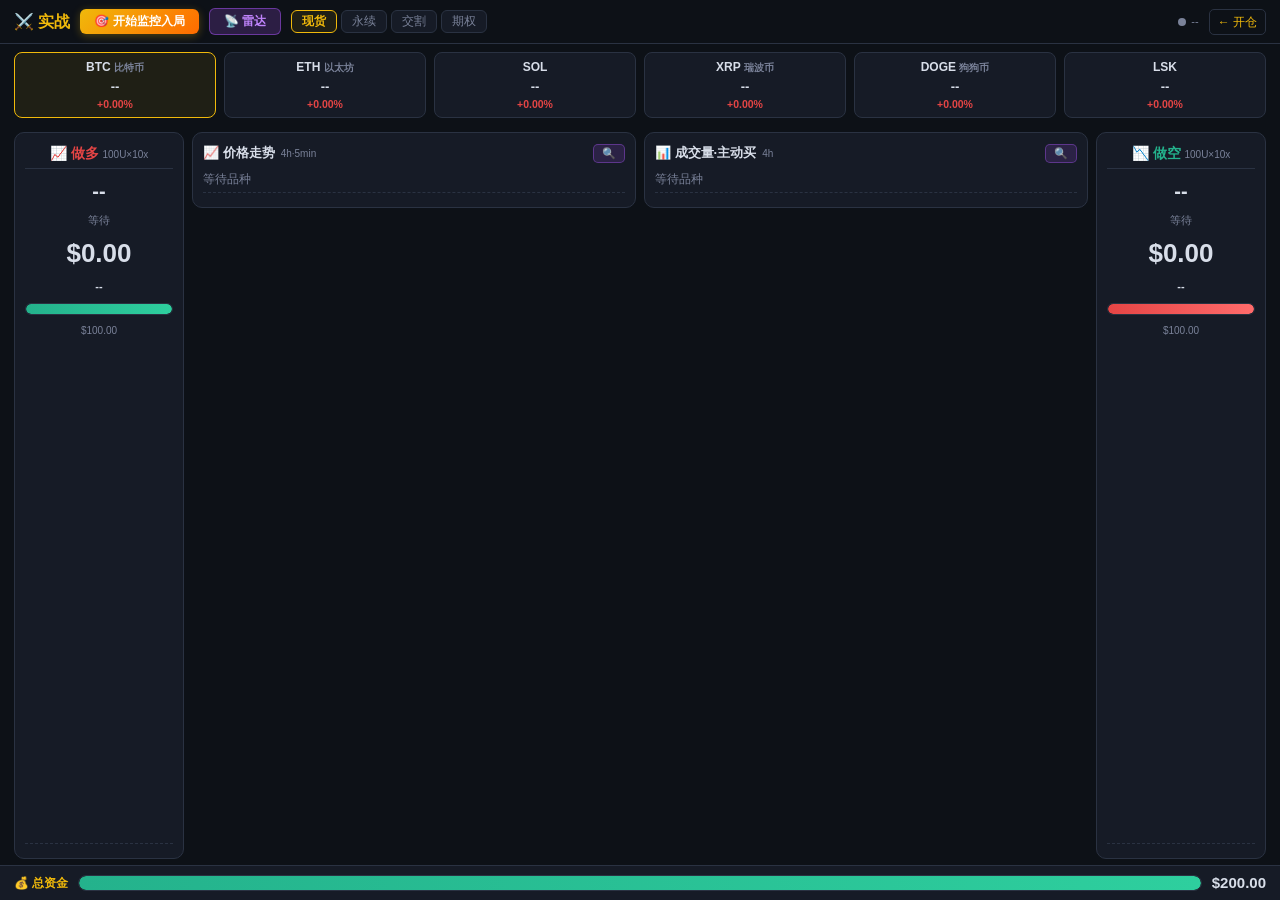
==== commit 29d0d0f8: "实战页: 顶栏入局+雷达按钮, 四列横排布局 - 🎯监控入局按钮移到顶栏(mihomo logo旁) - 📡雷达按钮打开弹框内嵌crypto-radar页(iframe) - 布局改四列: 做多|价格" ====
--- a/battle.html
+++ b/battle.html
@@ -5,11 +5,13 @@
   <meta name="viewport" content="width=device-width, initial-scale=1.0">
   <title>⚔️ 实战OKX · 资金流失体验</title>
   <link rel="icon" href="data:image/svg+xml,<svg xmlns='http://www.w3.org/2000/svg' viewBox='0 0 100 100'><text y='.9em' font-size='90'>⚔️</text></svg>">
-  <link rel="stylesheet" href="battle.css?v=20260917064847">
+  <link rel="stylesheet" href="battle.css?v=5">
 </head>
 <body>
   <header class="bt-topbar">
     <div class="bt-logo">⚔️ 实战</div>
+    <button class="bt-start-btn" id="btStartBtn">🎯 监控入局</button>
+    <button class="bt-radar-btn" id="btRadarBtn">📡 雷达</button>
     <nav class="bt-tabs">
       <button class="bt-tab active" data-pt="SPOT">现货</button>
       <button class="bt-tab" data-pt="SWAP">永续</button>
@@ -20,11 +22,9 @@
     <a class="bt-back" href="index.html">← 开仓</a>
   </header>
 
-  <!-- 币种条(和开仓主页同款, 支持?coin=入参) -->
   <div class="coin-strip" id="btCoinStrip"><span class="bt-loading">加载中…</span></div>
 
   <main class="bt-main">
-    <!-- 左: 做多 -->
     <aside class="bt-side bt-long">
       <div class="bt-side-head">📈 做多 <span class="bt-tag">100U×10x</span></div>
       <div class="bt-curprice" id="btLongCurPrice">--</div>
@@ -36,25 +36,26 @@
       <div class="bt-detail" id="btLongDetail"></div>
     </aside>
 
-    <!-- 中: 两张图(和开仓主页同款) -->
-    <section class="bt-center">
+    <section class="bt-chart-col">
       <div class="card chart-card">
-        <div class="card-title">📈 价格走势 <span class="bt-sub">4小时 · 5分钟</span>
-          <button class="bt-xray" id="btXrayPrice" title="透视">🔍</button>
+        <div class="card-title">📈 价格走势 <span class="bt-sub">4h·5min</span>
+          <button class="bt-xray" id="btXrayPrice">🔍</button>
         </div>
         <div id="btPriceChart" class="chart-area"><span class="bt-loading">等待品种</span></div>
         <div class="chart-info" id="btPriceInfo"></div>
       </div>
+    </section>
+
+    <section class="bt-chart-col">
       <div class="card chart-card">
-        <div class="card-title">📊 成交量 · 主动买占比 <span class="bt-sub">4小时</span>
-          <button class="bt-xray" id="btXrayVol" title="透视">🔍</button>
+        <div class="card-title">📊 成交量·主动买 <span class="bt-sub">4h</span>
+          <button class="bt-xray" id="btXrayVol">🔍</button>
         </div>
         <div id="btVolChart" class="chart-area"><span class="bt-loading">等待品种</span></div>
         <div class="chart-info" id="btVolInfo"></div>
       </div>
     </section>
 
-    <!-- 右: 做空 -->
     <aside class="bt-side bt-short">
       <div class="bt-side-head">📉 做空 <span class="bt-tag">100U×10x</span></div>
       <div class="bt-curprice" id="btShortCurPrice">--</div>
@@ -67,20 +68,24 @@
     </aside>
   </main>
 
-  <!-- 总资金条 -->
   <div class="bt-total-funds">
     <span class="bt-total-label">💰 总资金</span>
     <div class="bt-total-bar"><div class="bt-total-fill" id="btTotalFill"></div></div>
     <span class="bt-total-val" id="btTotalVal">$200.00</span>
   </div>
 
-  <!-- 手动+记录 -->
-  <div class="bt-bottom">
-
-    <button class="bt-start-btn" id="btStartBtn">🎯 开始监控入局</button>
+  <!-- 雷达弹框 -->
+  <div class="bt-radar-overlay hidden" id="btRadarOverlay">
+    <div class="bt-radar-modal">
+      <div class="bt-radar-head">
+        <span>📡 加密雷达</span>
+        <button class="bt-radar-close" id="btRadarClose">&times;</button>
+      </div>
+      <iframe class="bt-radar-frame" src="https://fumolan.github.io/crypto-radar/" loading="lazy"></iframe>
+    </div>
   </div>
 
-  <!-- 透视弹框(简化版: 大单列表) -->
+  <!-- 透视弹框 -->
   <div class="bt-xray-overlay hidden" id="btXrayOverlay">
     <div class="bt-xray-modal">
       <div class="bt-xray-head">
@@ -93,6 +98,6 @@
     </div>
   </div>
 
-  <script src="battle.js?v=20260917064847"></script>
+  <script src="battle.js?v=5"></script>
 </body>
 </html>
--- a/battle.css
+++ b/battle.css
@@ -31,7 +31,7 @@
 .up { color:var(--up); } .down { color:var(--down); }
 
 /* 主区域 */
-.bt-main { display:grid; grid-template-columns:180px 1fr 180px; gap:8px; padding:6px 14px; flex:1; }
+.bt-main { display:grid; grid-template-columns:170px 1fr 1fr 170px; gap:8px; padding:6px 14px; flex:1; }
 @media (max-width:800px) { .bt-main { grid-template-columns:1fr; } }
 
 /* 左右侧栏 */
@@ -102,3 +102,21 @@
 .bt-start-btn { background:linear-gradient(135deg,#f0b90b,#ff6b00); color:#fff; border:none; border-radius:10px; padding:8px 24px; font-size:14px; font-weight:800; cursor:pointer; box-shadow:0 2px 8px rgba(240,185,11,0.3); transition:all .2s; }
 .bt-start-btn:hover { transform:scale(1.05); box-shadow:0 4px 12px rgba(240,185,11,0.5); }
 .bt-start-btn.active { background:var(--down); }
+
+/* 顶栏按钮 */
+.bt-topbar .bt-start-btn { padding:4px 14px; font-size:12px; border-radius:6px; }
+.bt-topbar .bt-start-btn.active { background:var(--down); }
+.bt-radar-btn { background:rgba(168,85,247,0.2); color:#c084fc; border:1px solid rgba(168,85,247,0.5); border-radius:6px; padding:4px 14px; font-size:12px; font-weight:800; cursor:pointer; }
+.bt-radar-btn:hover { background:rgba(168,85,247,0.35); }
+/* 雷达弹框 */
+.bt-radar-overlay { position:fixed; inset:0; background:rgba(0,0,0,0.6); z-index:300; display:flex; align-items:center; justify-content:center; }
+.bt-radar-overlay.hidden { display:none; }
+.bt-radar-modal { width:min(900px,95vw); height:min(700px,88vh); background:var(--card); border:1px solid var(--border); border-radius:12px; display:flex; flex-direction:column; overflow:hidden; }
+.bt-radar-head { display:flex; justify-content:space-between; align-items:center; padding:10px 14px; border-bottom:1px solid var(--border); font-size:14px; font-weight:700; }
+.bt-radar-close { background:none; border:none; color:var(--muted); font-size:22px; cursor:pointer; }
+.bt-radar-close:hover { color:var(--accent); }
+.bt-radar-frame { flex:1; border:none; width:100%; background:#0d1117; }
+/* 移动端四列改两列再改一列 */
+@media (max-width:1200px) { .bt-main { grid-template-columns:150px 1fr 1fr 150px; } }
+@media (max-width:900px) { .bt-main { grid-template-columns:1fr 1fr; } .bt-side { order:3; } }
+@media (max-width:600px) { .bt-main { grid-template-columns:1fr; } }
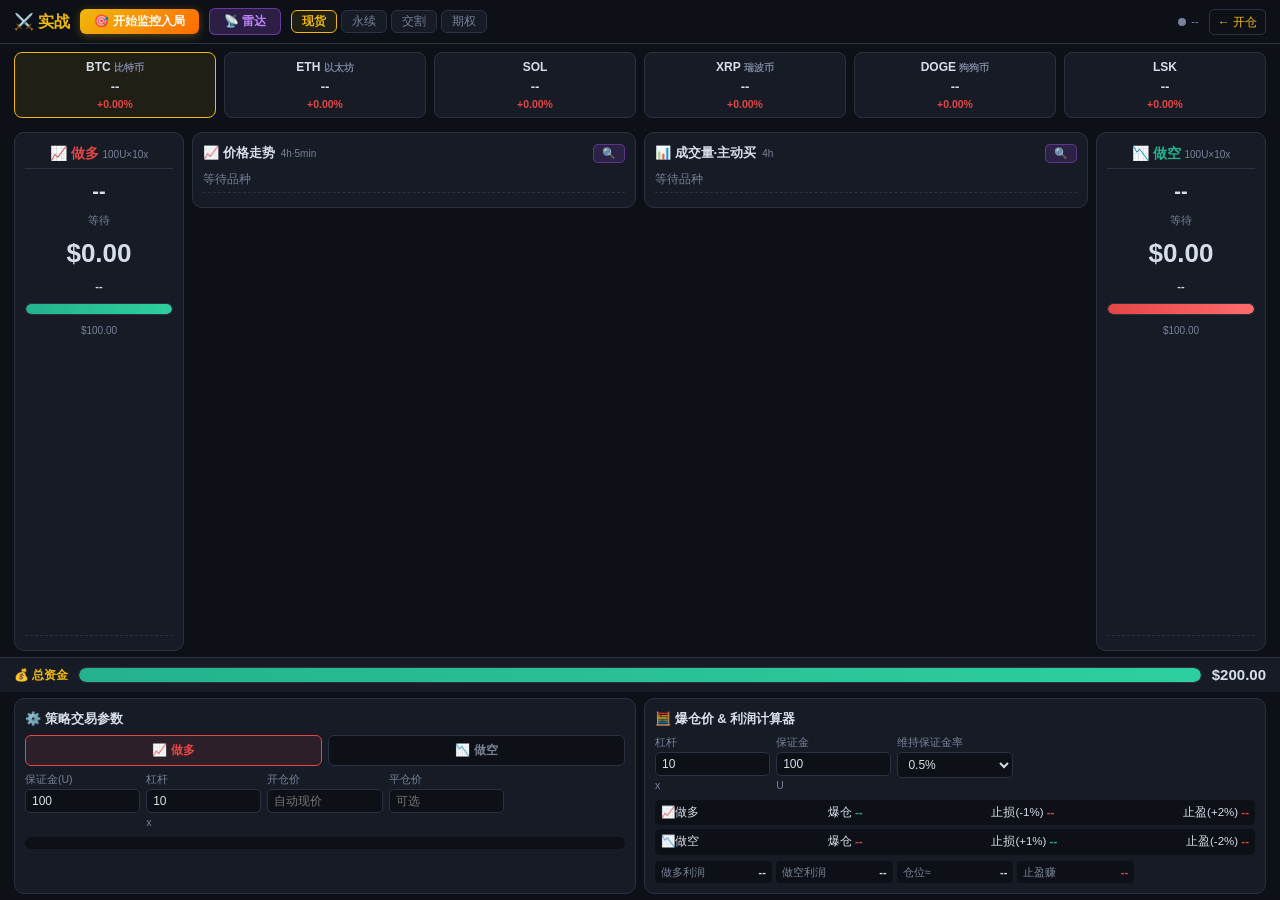
==== commit 2160e073: "实战页底部增加策略交易参数+爆仓价利润计算器 - ⚙️策略参数: 方向切换/保证金/杠杆/开平仓价→仓位/爆仓价/盈亏预览 - 🧮计算器: 杠杆/保证金/维持保证金率→多空爆仓价/止损止盈/利润/仓位" ====
--- a/battle.html
+++ b/battle.html
@@ -74,6 +74,44 @@
     <span class="bt-total-val" id="btTotalVal">$200.00</span>
   </div>
 
+  <!-- ⚙️ 策略参数 + 🧮 计算器 -->
+  <div class="bt-bottom-cards">
+    <div class="card bt-strategy-card">
+      <div class="card-title">⚙️ 策略交易参数</div>
+      <div class="bt-strat-btns">
+        <button class="bt-dir-btn bt-dir-long active" id="btDirLong">📈 做多</button>
+        <button class="bt-dir-btn bt-dir-short" id="btDirShort">📉 做空</button>
+      </div>
+      <div class="bt-strat-grid">
+        <label>保证金(U)<input id="btMargin" type="number" value="100" min="10"></label>
+        <label>杠杆<input id="btLev" type="number" value="10" min="1" max="125">x</label>
+        <label>开仓价<input id="btEntry" type="number" step="any" placeholder="自动现价"></label>
+        <label>平仓价<input id="btExit" type="number" step="any" placeholder="可选"></label>
+      </div>
+      <div id="btStratPreview" class="bt-strat-preview"></div>
+    </div>
+    <div class="card bt-calc-card">
+      <div class="card-title">🧮 爆仓价 & 利润计算器</div>
+      <div class="bt-calc-grid">
+        <label>杠杆<input id="btCalcLev" type="number" value="10" min="1" max="125">x</label>
+        <label>保证金<input id="btCalcMargin" type="number" value="100">U</label>
+        <label>维持保证金率
+          <select id="btMmr"><option value="0.004">0.4%</option><option value="0.005" selected>0.5%</option><option value="0.01">1%</option></select>
+        </label>
+      </div>
+      <div class="bt-calc-tps">
+        <div class="ctp long"><span>📈做多</span><span>爆仓 <b id="btLiqLong" class="bt-red">--</b></span><span>止损(-1%) <b id="btSlLong" class="bt-green">--</b></span><span>止盈(+2%) <b id="btTpLong" class="bt-green">--</b></span></div>
+        <div class="ctp short"><span>📉做空</span><span>爆仓 <b id="btLiqShort" class="bt-green">--</b></span><span>止损(+1%) <b id="btSlShort" class="bt-red">--</b></span><span>止盈(-2%) <b id="btTpShort" class="bt-green">--</b></span></div>
+      </div>
+      <div class="bt-calc-results">
+        <div><label>做多利润</label><b id="btPnlLong">--</b></div>
+        <div><label>做空利润</label><b id="btPnlShort">--</b></div>
+        <div><label>仓位≈</label><b id="btPosSize">--</b></div>
+        <div><label>止盈赚</label><b id="btTpProfit" class="bt-green">--</b></div>
+      </div>
+    </div>
+  </div>
+
   <!-- 雷达弹框 -->
   <div class="bt-radar-overlay hidden" id="btRadarOverlay">
     <div class="bt-radar-modal">
--- a/battle.css
+++ b/battle.css
@@ -120,3 +120,21 @@
 @media (max-width:1200px) { .bt-main { grid-template-columns:150px 1fr 1fr 150px; } }
 @media (max-width:900px) { .bt-main { grid-template-columns:1fr 1fr; } .bt-side { order:3; } }
 @media (max-width:600px) { .bt-main { grid-template-columns:1fr; } }
+
+/* 底部策略+计算器 */
+.bt-bottom-cards { display:grid; grid-template-columns:1fr 1fr; gap:8px; padding:6px 14px; }
+@media (max-width:800px) { .bt-bottom-cards { grid-template-columns:1fr; } }
+.bt-strat-btns { display:flex; gap:6px; margin-bottom:6px; }
+.bt-dir-btn { flex:1; padding:6px; border-radius:6px; border:1px solid var(--border); background:var(--bg); color:var(--muted); font-size:12px; font-weight:700; cursor:pointer; }
+.bt-dir-btn.active { border-color:var(--accent); background:rgba(240,185,11,0.1); color:var(--accent); }
+.bt-dir-long.active { border-color:var(--up); color:var(--up); background:rgba(229,69,69,0.1); }
+.bt-dir-short.active { border-color:var(--down); color:var(--down); background:rgba(36,178,140,0.1); }
+.bt-strat-grid, .bt-calc-grid { display:grid; grid-template-columns:repeat(auto-fill,minmax(100px,1fr)); gap:6px; margin-bottom:6px; }
+.bt-strat-grid label, .bt-calc-grid label { font-size:10.5px; color:var(--muted); display:flex; flex-direction:column; gap:2px; }
+.bt-strat-grid input, .bt-calc-grid input, .bt-calc-grid select { background:var(--bg); color:var(--text); border:1px solid var(--border); border-radius:5px; padding:4px 6px; font-size:12px; }
+.bt-strat-preview { font-size:11.5px; color:var(--text); padding:6px; background:var(--bg); border-radius:6px; margin-top:4px; }
+.bt-calc-tps { display:flex; flex-direction:column; gap:4px; margin:6px 0; }
+.bt-calc-tps .ctp { display:flex; gap:8px; font-size:11.5px; justify-content:space-between; padding:4px 6px; background:var(--bg); border-radius:5px; }
+.bt-calc-results { display:grid; grid-template-columns:repeat(auto-fill,minmax(100px,1fr)); gap:4px; }
+.bt-calc-results div { display:flex; justify-content:space-between; font-size:11px; padding:3px 6px; background:var(--bg); border-radius:4px; }
+.bt-calc-results label { color:var(--muted); }
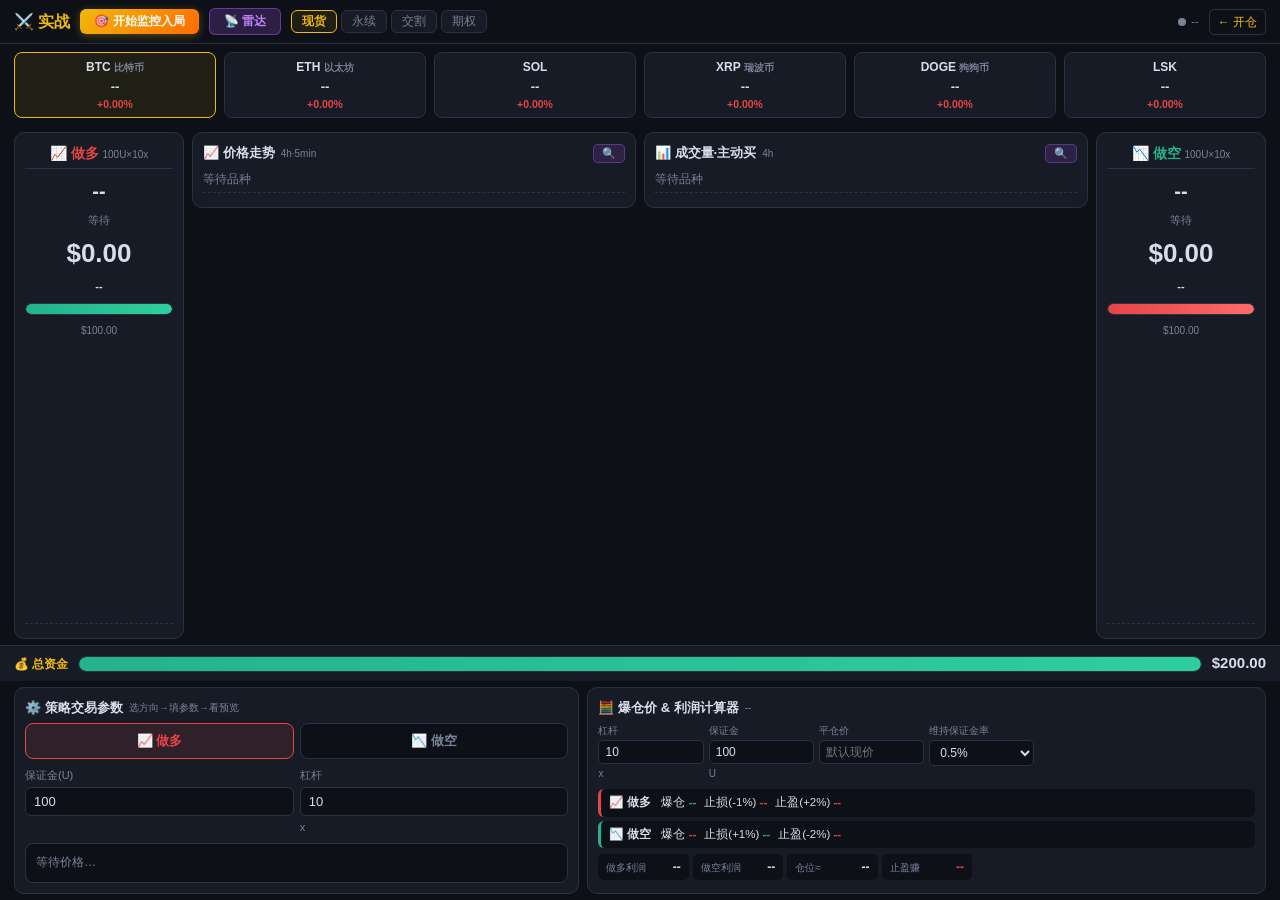
==== commit f0472169: "实战页: 策略参数+计算器修复(自动用现价, 币种联动, 主页风格布局) - 策略参数: 方向切换+保证金/杠杆→仓位/爆仓价/固定+档位止盈止损 - 计算器: 多空爆仓价/止损止盈/利润/仓位, 平" ====
--- a/battle.html
+++ b/battle.html
@@ -74,10 +74,10 @@
     <span class="bt-total-val" id="btTotalVal">$200.00</span>
   </div>
 
-  <!-- ⚙️ 策略参数 + 🧮 计算器 -->
+  <!-- ⚙️ 策略参数 + 🧮 计算器(和开仓主页同款) -->
   <div class="bt-bottom-cards">
     <div class="card bt-strategy-card">
-      <div class="card-title">⚙️ 策略交易参数</div>
+      <div class="card-title">⚙️ 策略交易参数 <span class="bt-sub">选方向→填参数→看预览</span></div>
       <div class="bt-strat-btns">
         <button class="bt-dir-btn bt-dir-long active" id="btDirLong">📈 做多</button>
         <button class="bt-dir-btn bt-dir-short" id="btDirShort">📉 做空</button>
@@ -85,23 +85,30 @@
       <div class="bt-strat-grid">
         <label>保证金(U)<input id="btMargin" type="number" value="100" min="10"></label>
         <label>杠杆<input id="btLev" type="number" value="10" min="1" max="125">x</label>
-        <label>开仓价<input id="btEntry" type="number" step="any" placeholder="自动现价"></label>
-        <label>平仓价<input id="btExit" type="number" step="any" placeholder="可选"></label>
       </div>
-      <div id="btStratPreview" class="bt-strat-preview"></div>
+      <div id="btStratPreview" class="bt-strat-preview"><span class="bt-loading">等待价格…</span></div>
     </div>
     <div class="card bt-calc-card">
-      <div class="card-title">🧮 爆仓价 & 利润计算器</div>
+      <div class="card-title">🧮 爆仓价 & 利润计算器 <span class="bt-sub" id="btCalcPrice">--</span></div>
       <div class="bt-calc-grid">
         <label>杠杆<input id="btCalcLev" type="number" value="10" min="1" max="125">x</label>
         <label>保证金<input id="btCalcMargin" type="number" value="100">U</label>
-        <label>维持保证金率
-          <select id="btMmr"><option value="0.004">0.4%</option><option value="0.005" selected>0.5%</option><option value="0.01">1%</option></select>
-        </label>
+        <label>平仓价<input id="btCalcExit" type="number" step="any" placeholder="默认现价"></label>
+        <label>维持保证金率<select id="btMmr"><option value="0.004">0.4%</option><option value="0.005" selected>0.5%</option><option value="0.01">1%</option></select></label>
       </div>
       <div class="bt-calc-tps">
-        <div class="ctp long"><span>📈做多</span><span>爆仓 <b id="btLiqLong" class="bt-red">--</b></span><span>止损(-1%) <b id="btSlLong" class="bt-green">--</b></span><span>止盈(+2%) <b id="btTpLong" class="bt-green">--</b></span></div>
-        <div class="ctp short"><span>📉做空</span><span>爆仓 <b id="btLiqShort" class="bt-green">--</b></span><span>止损(+1%) <b id="btSlShort" class="bt-red">--</b></span><span>止盈(-2%) <b id="btTpShort" class="bt-green">--</b></span></div>
+        <div class="ctp long">
+          <span class="ctp-h">📈 做多</span>
+          <span>爆仓 <b id="btLiqLong" class="bt-red">--</b></span>
+          <span>止损(-1%) <b id="btSlLong" class="bt-green">--</b></span>
+          <span>止盈(+2%) <b id="btTpLong" class="bt-green">--</b></span>
+        </div>
+        <div class="ctp short">
+          <span class="ctp-h">📉 做空</span>
+          <span>爆仓 <b id="btLiqShort" class="bt-green">--</b></span>
+          <span>止损(+1%) <b id="btSlShort" class="bt-red">--</b></span>
+          <span>止盈(-2%) <b id="btTpShort" class="bt-green">--</b></span>
+        </div>
       </div>
       <div class="bt-calc-results">
         <div><label>做多利润</label><b id="btPnlLong">--</b></div>
--- a/battle.css
+++ b/battle.css
@@ -59,7 +59,7 @@
 .bt-sub { font-size:10px; font-weight:400; color:var(--muted); }
 .bt-xray { background:rgba(168,85,247,0.15); color:#c084fc; border:1px solid rgba(168,85,247,0.4); border-radius:5px; padding:2px 8px; font-size:11px; cursor:pointer; margin-left:auto; }
 .bt-xray:hover { background:rgba(168,85,247,0.3); }
-.chart-area svg { width:100%; max-height:160px; }
+.chart-area svg { width:100%; }
 .chart-info { font-size:11px; color:var(--muted); margin-top:4px; padding-top:4px; border-top:1px dashed var(--border); }
 .chart-info b { color:var(--text); }
 
@@ -121,20 +121,31 @@
 @media (max-width:900px) { .bt-main { grid-template-columns:1fr 1fr; } .bt-side { order:3; } }
 @media (max-width:600px) { .bt-main { grid-template-columns:1fr; } }
 
-/* 底部策略+计算器 */
-.bt-bottom-cards { display:grid; grid-template-columns:1fr 1fr; gap:8px; padding:6px 14px; }
+/* 底部策略+计算器(和开仓主页风格) */
+.bt-bottom-cards { display:grid; grid-template-columns:1fr 1.2fr; gap:8px; padding:6px 14px; }
 @media (max-width:800px) { .bt-bottom-cards { grid-template-columns:1fr; } }
-.bt-strat-btns { display:flex; gap:6px; margin-bottom:6px; }
-.bt-dir-btn { flex:1; padding:6px; border-radius:6px; border:1px solid var(--border); background:var(--bg); color:var(--muted); font-size:12px; font-weight:700; cursor:pointer; }
-.bt-dir-btn.active { border-color:var(--accent); background:rgba(240,185,11,0.1); color:var(--accent); }
-.bt-dir-long.active { border-color:var(--up); color:var(--up); background:rgba(229,69,69,0.1); }
-.bt-dir-short.active { border-color:var(--down); color:var(--down); background:rgba(36,178,140,0.1); }
-.bt-strat-grid, .bt-calc-grid { display:grid; grid-template-columns:repeat(auto-fill,minmax(100px,1fr)); gap:6px; margin-bottom:6px; }
-.bt-strat-grid label, .bt-calc-grid label { font-size:10.5px; color:var(--muted); display:flex; flex-direction:column; gap:2px; }
-.bt-strat-grid input, .bt-calc-grid input, .bt-calc-grid select { background:var(--bg); color:var(--text); border:1px solid var(--border); border-radius:5px; padding:4px 6px; font-size:12px; }
-.bt-strat-preview { font-size:11.5px; color:var(--text); padding:6px; background:var(--bg); border-radius:6px; margin-top:4px; }
+.bt-strat-btns { display:flex; gap:6px; margin-bottom:8px; }
+.bt-dir-btn { flex:1; padding:8px; border-radius:8px; border:1px solid var(--border); background:var(--bg); color:var(--muted); font-size:13px; font-weight:800; cursor:pointer; transition:all .15s; }
+.bt-dir-long.active { border-color:var(--up); color:var(--up); background:rgba(229,69,69,0.12); }
+.bt-dir-short.active { border-color:var(--down); color:var(--down); background:rgba(36,178,140,0.12); }
+.bt-strat-grid { display:grid; grid-template-columns:1fr 1fr; gap:6px; margin-bottom:8px; }
+.bt-strat-grid label { font-size:11px; color:var(--muted); display:flex; flex-direction:column; gap:3px; }
+.bt-strat-grid input { background:var(--bg); color:var(--text); border:1px solid var(--border); border-radius:6px; padding:6px 8px; font-size:13px; }
+.bt-strat-grid input:focus { outline:none; border-color:var(--accent); }
+.bt-strat-preview { font-size:11.5px; line-height:1.8; padding:8px 10px; background:var(--bg); border-radius:8px; border:1px solid var(--border); }
+.bt-strat-preview b { color:var(--text); }
+
+.bt-calc-grid { display:grid; grid-template-columns:repeat(auto-fill,minmax(90px,1fr)); gap:5px; margin-bottom:8px; }
+.bt-calc-grid label { font-size:10px; color:var(--muted); display:flex; flex-direction:column; gap:2px; }
+.bt-calc-grid input, .bt-calc-grid select { background:var(--bg); color:var(--text); border:1px solid var(--border); border-radius:5px; padding:4px 6px; font-size:12px; }
+.bt-calc-grid input:focus, .bt-calc-grid select:focus { outline:none; border-color:var(--accent); }
 .bt-calc-tps { display:flex; flex-direction:column; gap:4px; margin:6px 0; }
-.bt-calc-tps .ctp { display:flex; gap:8px; font-size:11.5px; justify-content:space-between; padding:4px 6px; background:var(--bg); border-radius:5px; }
-.bt-calc-results { display:grid; grid-template-columns:repeat(auto-fill,minmax(100px,1fr)); gap:4px; }
-.bt-calc-results div { display:flex; justify-content:space-between; font-size:11px; padding:3px 6px; background:var(--bg); border-radius:4px; }
-.bt-calc-results label { color:var(--muted); }
+.bt-calc-tps .ctp { display:flex; gap:8px; font-size:11.5px; align-items:baseline; padding:5px 8px; background:var(--bg); border-radius:6px; }
+.bt-calc-tps .ctp.long { border-left:3px solid var(--up); }
+.bt-calc-tps .ctp.short { border-left:3px solid var(--down); }
+.ctp-h { font-weight:800; width:44px; }
+.bt-calc-tps .ctp span { white-space:nowrap; }
+.bt-calc-results { display:grid; grid-template-columns:repeat(auto-fill,minmax(90px,1fr)); gap:4px; }
+.bt-calc-results div { display:flex; justify-content:space-between; align-items:baseline; font-size:11px; padding:4px 8px; background:var(--bg); border-radius:5px; }
+.bt-calc-results label { color:var(--muted); font-size:10px; }
+.bt-calc-results b { font-size:12px; }
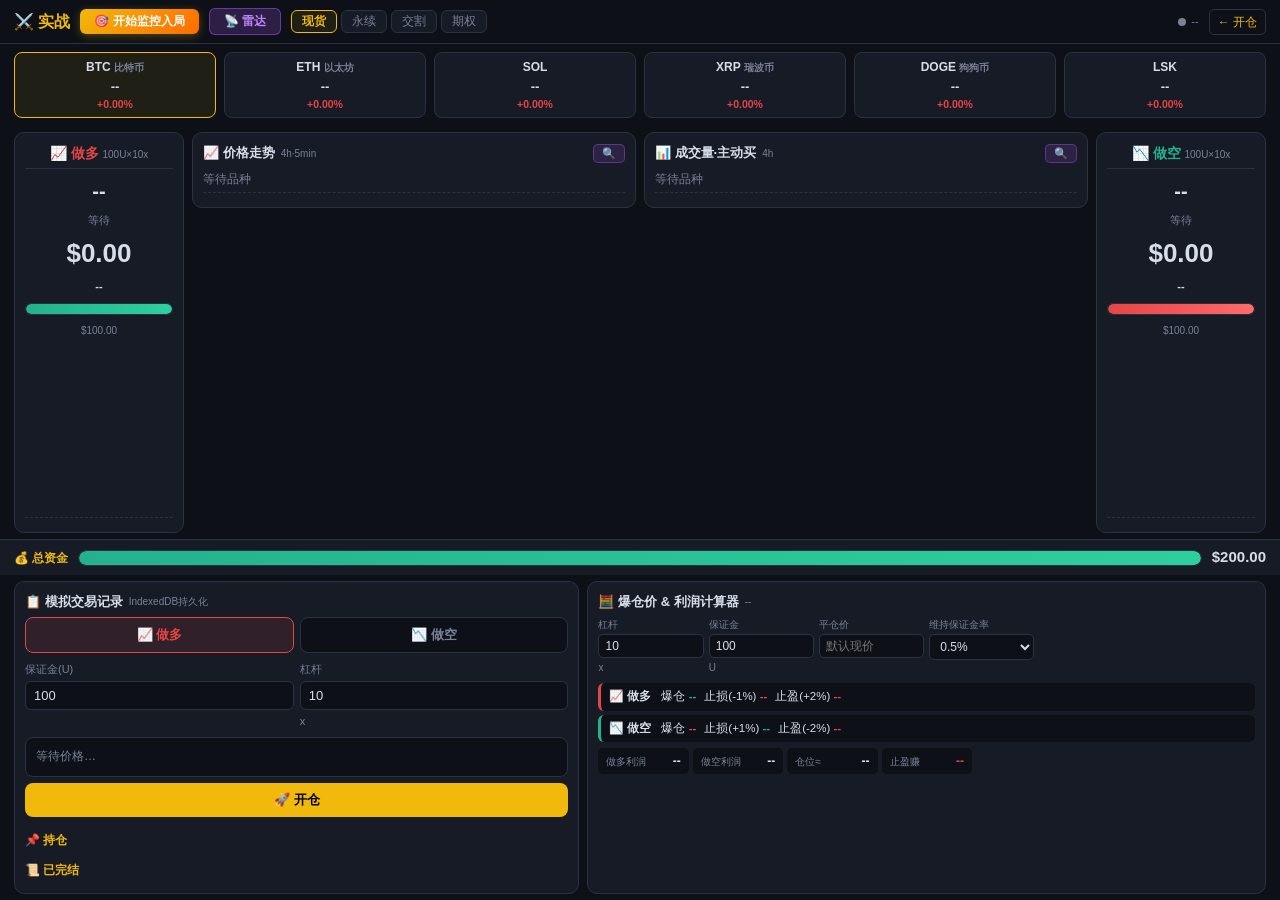
==== commit f30e6d86: "实战页: 策略参数卡替换为📋模拟交易记录(IndexedDB) - 📈做多/📉做空方向选择 + 保证金/杠杆 + 🚀开仓按钮 - 实时预览: 仓位/爆仓价/止盈止损 - 持仓列表: 实时浮动盈亏 + " ====
--- a/battle.html
+++ b/battle.html
@@ -76,8 +76,8 @@
 
   <!-- ⚙️ 策略参数 + 🧮 计算器(和开仓主页同款) -->
   <div class="bt-bottom-cards">
-    <div class="card bt-strategy-card">
-      <div class="card-title">⚙️ 策略交易参数 <span class="bt-sub">选方向→填参数→看预览</span></div>
+    <div class="card bt-trade-card">
+      <div class="card-title">📋 模拟交易记录 <span class="bt-sub">IndexedDB持久化</span></div>
       <div class="bt-strat-btns">
         <button class="bt-dir-btn bt-dir-long active" id="btDirLong">📈 做多</button>
         <button class="bt-dir-btn bt-dir-short" id="btDirShort">📉 做空</button>
@@ -87,6 +87,11 @@
         <label>杠杆<input id="btLev" type="number" value="10" min="1" max="125">x</label>
       </div>
       <div id="btStratPreview" class="bt-strat-preview"><span class="bt-loading">等待价格…</span></div>
+      <button class="bt-open-btn" id="btOpenBtn">🚀 开仓</button>
+      <div class="bt-sec-title">📌 持仓 <span class="bt-sub" id="btPosCount"></span></div>
+      <div id="btOpenPositions" class="bt-pos-list"></div>
+      <div class="bt-sec-title">📜 已完结 <span class="bt-sub" id="btHistStats"></span></div>
+      <div id="btClosedTrades" class="bt-hist-list"></div>
     </div>
     <div class="card bt-calc-card">
       <div class="card-title">🧮 爆仓价 & 利润计算器 <span class="bt-sub" id="btCalcPrice">--</span></div>
--- a/battle.css
+++ b/battle.css
@@ -149,3 +149,19 @@
 .bt-calc-results div { display:flex; justify-content:space-between; align-items:baseline; font-size:11px; padding:4px 8px; background:var(--bg); border-radius:5px; }
 .bt-calc-results label { color:var(--muted); font-size:10px; }
 .bt-calc-results b { font-size:12px; }
+
+/* 模拟交易记录卡(IndexedDB) */
+.bt-open-btn { width:100%; background:var(--accent); color:#000; border:none; border-radius:8px; padding:8px; font-size:13px; font-weight:800; cursor:pointer; margin:6px 0; }
+.bt-open-btn:hover { filter:brightness(1.2); }
+.bt-sec-title { font-size:12px; font-weight:700; color:var(--accent); margin:8px 0 4px; }
+.bt-pos-list, .bt-hist-list { display:flex; flex-direction:column; gap:2px; max-height:120px; overflow-y:auto; }
+.bt-pos-row { display:flex; gap:8px; align-items:center; font-size:11px; padding:3px 6px; background:var(--bg); border-radius:4px; }
+.bt-pos-dir { font-weight:800; width:30px; }
+.bt-pos-sym { font-weight:700; width:40px; }
+.bt-pos-entry { flex:1; color:var(--muted); font-size:10px; }
+.bt-pos-pnl { font-weight:700; }
+.bt-close-btn { background:var(--down); color:#fff; border:none; border-radius:4px; padding:2px 8px; font-size:10px; cursor:pointer; }
+.bt-hist-row { display:flex; gap:8px; font-size:10.5px; padding:2px 6px; background:var(--bg); border-radius:3px; }
+.bt-hist-row span:nth-child(2) { font-weight:700; width:36px; }
+.bt-hist-row span:nth-child(3) { flex:1; color:var(--muted); }
+.bt-hist-row span:nth-child(4) { font-weight:700; }
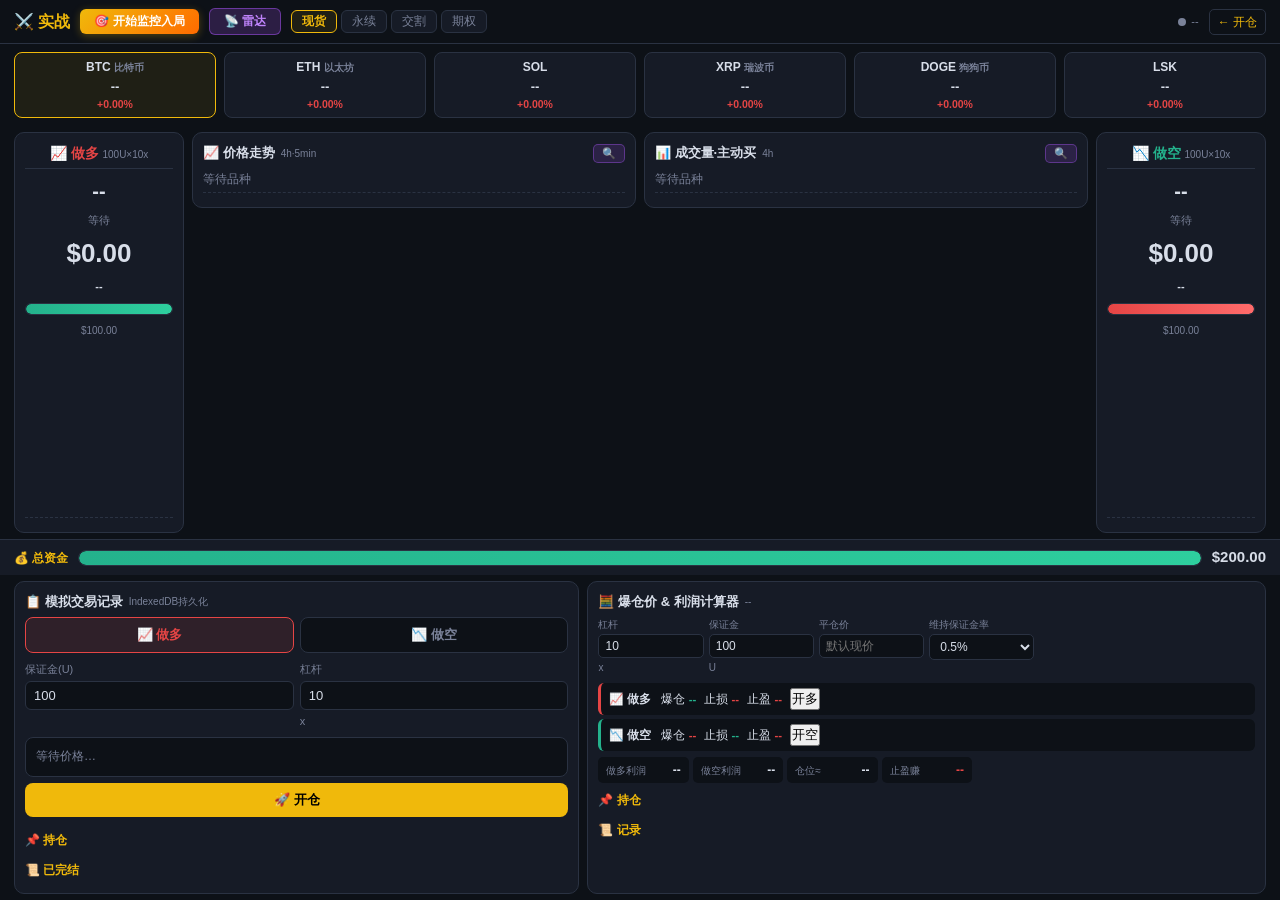
==== commit 8ee66c34: "计算器卡增加开仓/平仓/记录: 开多开空按钮+持仓列表+历史统计(共用IndexedDB)" ====
--- a/battle.html
+++ b/battle.html
@@ -105,14 +105,16 @@
         <div class="ctp long">
           <span class="ctp-h">📈 做多</span>
           <span>爆仓 <b id="btLiqLong" class="bt-red">--</b></span>
-          <span>止损(-1%) <b id="btSlLong" class="bt-green">--</b></span>
-          <span>止盈(+2%) <b id="btTpLong" class="bt-green">--</b></span>
+          <span>止损 <b id="btSlLong" class="bt-green">--</b></span>
+          <span>止盈 <b id="btTpLong" class="bt-green">--</b></span>
+          <button class="bt-mini-open long" id="btCalcOpenLong">开多</button>
         </div>
         <div class="ctp short">
           <span class="ctp-h">📉 做空</span>
           <span>爆仓 <b id="btLiqShort" class="bt-green">--</b></span>
-          <span>止损(+1%) <b id="btSlShort" class="bt-red">--</b></span>
-          <span>止盈(-2%) <b id="btTpShort" class="bt-green">--</b></span>
+          <span>止损 <b id="btSlShort" class="bt-red">--</b></span>
+          <span>止盈 <b id="btTpShort" class="bt-green">--</b></span>
+          <button class="bt-mini-open short" id="btCalcOpenShort">开空</button>
         </div>
       </div>
       <div class="bt-calc-results">
@@ -121,7 +123,12 @@
         <div><label>仓位≈</label><b id="btPosSize">--</b></div>
         <div><label>止盈赚</label><b id="btTpProfit" class="bt-green">--</b></div>
       </div>
+      <div class="bt-sec-title">📌 持仓 <span class="bt-sub" id="btCalcPosCount"></span></div>
+      <div id="btCalcPositions" class="bt-pos-list"></div>
+      <div class="bt-sec-title">📜 记录 <span class="bt-sub" id="btCalcHistStats"></span></div>
+      <div id="btCalcHistory" class="bt-hist-list"></div>
     </div>
+  </div>
   </div>
 
   <!-- 雷达弹框 -->
